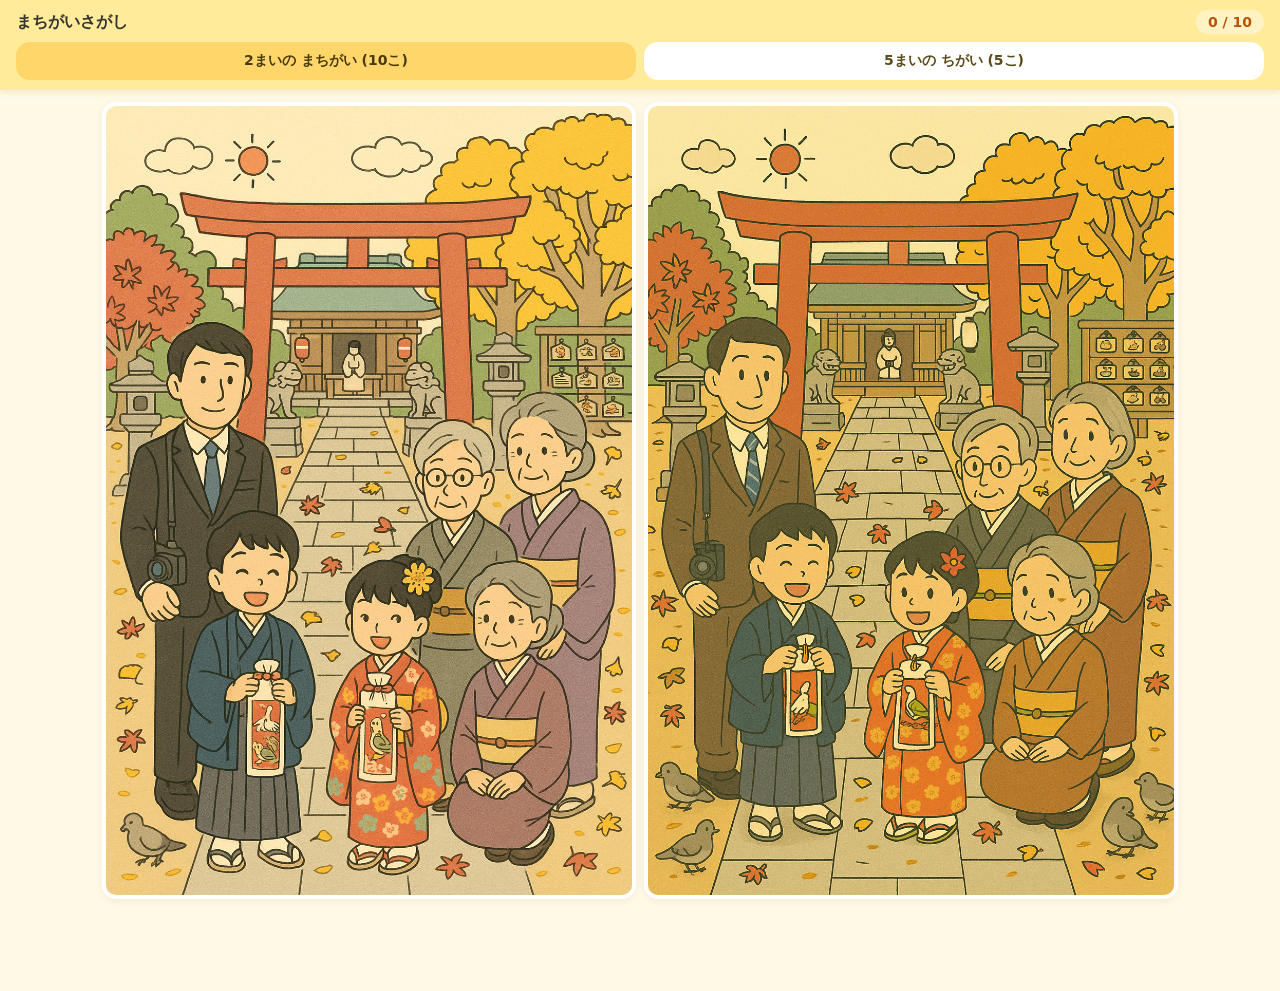
==== test-playable.html @ 13c7f07a "pilot: playable test (Mode A vision-hitbox + Mode B canvas-overlay)" ====
<!DOCTYPE html>
<html lang="ja">
<head>
<meta charset="UTF-8">
<meta name="viewport" content="width=device-width, initial-scale=1, viewport-fit=cover, user-scalable=no">
<title>プレイ可能テスト: Mode A + Mode B</title>
<style>
  * { box-sizing: border-box; }
  html, body { margin: 0; padding: 0; background: #FFF9E6; color: #333; font-family: "Hiragino Maru Gothic ProN","Hiragino Kaku Gothic ProN","Yu Gothic","Meiryo",system-ui,sans-serif; -webkit-user-select: none; user-select: none; -webkit-touch-callout: none; overscroll-behavior: none; }
  header { position: sticky; top: 0; background: #FFEB99; padding: 10px 16px; box-shadow: 0 2px 8px rgba(0,0,0,0.08); z-index: 10; padding-top: calc(10px + env(safe-area-inset-top)); }
  .hd-row { display: flex; align-items: center; justify-content: space-between; gap: 12px; }
  .hd-title { font-size: 16px; font-weight: 700; }
  .hd-progress { font-size: 14px; background: #fff3c4; border-radius: 999px; padding: 4px 12px; color: #b8530a; font-weight: 700; }
  .mode-tabs { display: flex; gap: 8px; margin-top: 8px; }
  .tab { flex: 1; padding: 10px; border: none; border-radius: 14px; background: #fff; cursor: pointer; font-family: inherit; font-size: 14px; font-weight: 700; color: #5a4a1a; touch-action: manipulation; -webkit-tap-highlight-color: transparent; }
  .tab.active { background: #FFD66A; color: #4a3a0e; }
  main { padding: 12px; max-width: 1100px; margin: 0 auto; padding-bottom: 80px; }
  .mode-a-row { display: flex; gap: 8px; margin-bottom: 12px; }
  .img-wrap { position: relative; flex: 1; min-width: 0; background: #fff; border-radius: 14px; padding: 4px; box-shadow: 0 2px 8px rgba(0,0,0,0.06); overflow: hidden; }
  .img-wrap img, .img-wrap canvas { display: block; width: 100%; height: auto; border-radius: 10px; user-drag: none; -webkit-user-drag: none; pointer-events: none; }
  .img-wrap .found-svg { position: absolute; top: 4px; left: 4px; width: calc(100% - 8px); height: calc(100% - 8px); pointer-events: none; }
  .img-wrap.tappable { touch-action: manipulation; -webkit-tap-highlight-color: transparent; }
  .mode-b-grid { display: grid; grid-template-columns: repeat(5, 1fr); gap: 6px; margin-bottom: 12px; }
  .mode-b-cell { background: #fff; border-radius: 10px; padding: 3px; box-shadow: 0 1px 4px rgba(0,0,0,0.06); position: relative; touch-action: manipulation; }
  .mode-b-cell.cleared { background: #B5E48C; }
  .mode-b-cell canvas { display: block; width: 100%; height: auto; border-radius: 8px; pointer-events: none; }
  .mode-b-cell .num { position: absolute; top: 4px; left: 4px; background: #FFD66A; color: #4a3a0e; border-radius: 999px; width: 22px; height: 22px; font-size: 12px; font-weight: 700; display: flex; align-items: center; justify-content: center; z-index: 2; }
  .mode-b-cell.cleared .num { background: #6BCB77; color: #fff; }
  .mode-b-cell .check { position: absolute; top: 6px; right: 6px; font-size: 18px; color: #fff; background: #6BCB77; border-radius: 50%; width: 24px; height: 24px; display: none; align-items: center; justify-content: center; z-index: 2; }
  .mode-b-cell.cleared .check { display: flex; }
  .bubble { position: fixed; bottom: 20px; left: 50%; transform: translateX(-50%); background: #fff; border: 2px solid #FFD66A; border-radius: 16px; padding: 10px 18px; font-size: 14px; font-weight: 700; color: #4a3a0e; box-shadow: 0 4px 12px rgba(0,0,0,0.1); opacity: 0; transition: opacity 200ms, transform 200ms; pointer-events: none; z-index: 100; }
  .bubble.show { opacity: 1; transform: translateX(-50%) translateY(-4px); }
  .modal { position: fixed; inset: 0; background: rgba(255, 249, 230, 0.94); display: none; align-items: center; justify-content: center; z-index: 200; padding: 24px; }
  .modal.show { display: flex; }
  .modal-card { background: #fff; border-radius: 24px; padding: 28px 24px; max-width: 360px; width: 100%; text-align: center; box-shadow: 0 8px 24px rgba(0,0,0,0.12); }
  .modal-card h2 { margin: 0 0 12px; font-size: 22px; color: #4a3a0e; }
  .modal-card .stars { font-size: 36px; margin: 8px 0; }
  .modal-card button { margin: 8px 4px; padding: 12px 22px; border: none; border-radius: 999px; background: #FFD66A; color: #4a3a0e; font-family: inherit; font-size: 15px; font-weight: 700; cursor: pointer; touch-action: manipulation; }
  @media (max-width: 720px) {
    .mode-b-grid { grid-template-columns: repeat(3, 1fr); }
    .mode-b-cell:nth-child(4) { grid-column: 1 / span 1; }
    .mode-b-cell:nth-child(5) { grid-column: 2 / span 1; }
  }
  @media (max-width: 380px) {
    .mode-b-grid { grid-template-columns: repeat(2, 1fr); }
  }
</style>
</head>
<body>

<header>
  <div class="hd-row">
    <div class="hd-title" id="hd-title">まちがいさがし</div>
    <div class="hd-progress" id="hd-progress">0 / 10</div>
  </div>
  <div class="mode-tabs">
    <button class="tab active" id="tab-a" data-mode="A">2まいの まちがい (10こ)</button>
    <button class="tab" id="tab-b" data-mode="B">5まいの ちがい (5こ)</button>
  </div>
</header>

<main>
  <!-- MODE A -->
  <section id="mode-a-section">
    <div class="mode-a-row">
      <div class="img-wrap tappable" id="wrap-a-left">
        <img id="img-a-left" alt="ひだり">
        <svg class="found-svg" id="svg-a-left" viewBox="0 0 1024 1536" preserveAspectRatio="xMidYMid meet"></svg>
      </div>
      <div class="img-wrap tappable" id="wrap-a-right">
        <img id="img-a-right" alt="みぎ">
        <svg class="found-svg" id="svg-a-right" viewBox="0 0 1024 1536" preserveAspectRatio="xMidYMid meet"></svg>
      </div>
    </div>
  </section>

  <!-- MODE B -->
  <section id="mode-b-section" style="display:none">
    <div class="mode-b-grid" id="mode-b-grid"></div>
  </section>
</main>

<div class="bubble" id="bubble"></div>

<div class="modal" id="modal">
  <div class="modal-card">
    <h2 id="modal-title">よく できたね！</h2>
    <div class="stars" id="modal-stars">⭐⭐⭐</div>
    <p id="modal-text" style="margin: 12px 0;"></p>
    <button id="modal-again">もういちど</button>
    <button id="modal-other">べつの モード</button>
  </div>
</div>

<script>
(async () => {
  const IMG_W = 1024, IMG_H = 1536;

  // Load all data
  const [hbResp, ovResp] = await Promise.all([
    fetch('data/pilot/modeA-hitboxes.json').then(r => r.json()),
    fetch('data/pilot/modeB-overlays.json').then(r => r.json()),
  ]);
  const modeAData = { hitboxes: hbResp.differences, found: new Set() };
  const modeBData = { overlays: ovResp.variants, cleared: new Set() };
  const baseAImg = new Image();
  const variantAImg = new Image();
  const baseBImg = new Image();

  function loadImg(im, src) { return new Promise(res => { im.onload = res; im.src = src; }); }
  await Promise.all([
    loadImg(baseAImg, 'data/pilot/modeA-base.png'),
    loadImg(variantAImg, 'data/pilot/modeA-variant.png'),
    loadImg(baseBImg, 'data/pilot/modeB-base.png'),
  ]);

  // Setup mode A images
  document.getElementById('img-a-left').src = baseAImg.src;
  document.getElementById('img-a-right').src = variantAImg.src;

  // ============== Mode A ==============
  function hookModeA() {
    const HIT_TOL = 30;
    function onTap(ev) {
      ev.preventDefault();
      const wrap = ev.currentTarget;
      const img = wrap.querySelector('img');
      const rect = img.getBoundingClientRect();
      const cx = ev.clientX - rect.left;
      const cy = ev.clientY - rect.top;
      // Convert to image-internal coords
      const sx = (cx / rect.width) * IMG_W;
      const sy = (cy / rect.height) * IMG_H;
      // Find first unfound hitbox containing (sx, sy)
      for (let i = 0; i < modeAData.hitboxes.length; i++) {
        if (modeAData.found.has(i)) continue;
        const [bx, by, bw, bh] = modeAData.hitboxes[i].hitbox;
        if (sx >= bx - HIT_TOL && sx <= bx + bw + HIT_TOL
            && sy >= by - HIT_TOL && sy <= by + bh + HIT_TOL) {
          markFoundA(i);
          return;
        }
      }
      // miss
      showBubble('もういちど みてみよう');
    }
    document.getElementById('wrap-a-left').addEventListener('pointerdown', onTap);
    document.getElementById('wrap-a-right').addEventListener('pointerdown', onTap);
  }

  function markFoundA(idx) {
    modeAData.found.add(idx);
    const hb = modeAData.hitboxes[idx];
    const [bx, by, bw, bh] = hb.hitbox;
    const ccx = bx + bw/2;
    const ccy = by + bh/2;
    const r = Math.max(bw, bh) / 2 + 12;
    drawFoundCircle('svg-a-left', ccx, ccy, r);
    drawFoundCircle('svg-a-right', ccx, ccy, r);
    showBubble('みつけたね！');
    updateProgressA();
    if (modeAData.found.size >= modeAData.hitboxes.length) {
      setTimeout(() => showModal('A'), 600);
    }
  }

  function drawFoundCircle(svgId, cx, cy, r) {
    const svg = document.getElementById(svgId);
    const c = document.createElementNS('http://www.w3.org/2000/svg', 'circle');
    c.setAttribute('cx', cx); c.setAttribute('cy', cy); c.setAttribute('r', r);
    c.setAttribute('fill', 'none'); c.setAttribute('stroke', '#FF6B6B');
    c.setAttribute('stroke-width', 8); c.setAttribute('opacity', '0.9');
    svg.appendChild(c);
  }

  function updateProgressA() {
    document.getElementById('hd-progress').textContent =
      modeAData.found.size + ' / ' + modeAData.hitboxes.length;
  }

  // ============== Mode B ==============
  function renderModeB() {
    const grid = document.getElementById('mode-b-grid');
    grid.innerHTML = '';
    modeBData.overlays.forEach((ov, idx) => {
      const cell = document.createElement('div');
      cell.className = 'mode-b-cell';
      cell.dataset.idx = idx;
      cell.innerHTML = `<div class="num">${idx+1}</div><div class="check">✓</div>`;
      const canvas = document.createElement('canvas');
      canvas.width = IMG_W; canvas.height = IMG_H;
      cell.appendChild(canvas);
      const ctx = canvas.getContext('2d');
      ctx.drawImage(baseBImg, 0, 0, IMG_W, IMG_H);
      drawOverlay(ctx, ov);
      cell.addEventListener('pointerdown', (ev) => onTapB(ev, idx, canvas));
      grid.appendChild(cell);
    });
    updateProgressB();
  }

  function drawOverlay(ctx, ov) {
    const [x, y, w, h] = ov.hitbox;
    const cx = x + w/2, cy = y + h/2;
    if (ov.kind === 'cover-rect') {
      ctx.fillStyle = ov.params.fill;
      ctx.fillRect(x, y, w, h);
    } else if (ov.kind === 'shape-add') {
      if (ov.params.shape === 'flower') {
        drawFlower(ctx, cx, cy, ov.params.size, ov.params.color);
      } else if (ov.params.shape === 'butterfly') {
        drawButterfly(ctx, cx, cy, ov.params.size, ov.params.color);
      }
    }
  }

  function drawFlower(ctx, cx, cy, size, color) {
    const r = size * 0.18, dist = size * 0.28;
    ctx.strokeStyle = '#333'; ctx.lineWidth = 3;
    for (let i = 0; i < 5; i++) {
      const a = i * 2*Math.PI/5 - Math.PI/2;
      const px = cx + Math.cos(a) * dist;
      const py = cy + Math.sin(a) * dist;
      ctx.fillStyle = color;
      ctx.beginPath(); ctx.arc(px, py, r, 0, 2*Math.PI); ctx.fill(); ctx.stroke();
    }
    ctx.fillStyle = '#FFD93D';
    ctx.beginPath(); ctx.arc(cx, cy, size*0.16, 0, 2*Math.PI); ctx.fill(); ctx.stroke();
  }

  function drawButterfly(ctx, cx, cy, size, color) {
    ctx.fillStyle = color;
    ctx.strokeStyle = '#333'; ctx.lineWidth = 3;
    ctx.beginPath();
    ctx.ellipse(cx - size*0.22, cy, size*0.28, size*0.38, -0.35, 0, 2*Math.PI);
    ctx.fill(); ctx.stroke();
    ctx.beginPath();
    ctx.ellipse(cx + size*0.22, cy, size*0.28, size*0.38, 0.35, 0, 2*Math.PI);
    ctx.fill(); ctx.stroke();
    ctx.fillStyle = '#333';
    ctx.beginPath();
    ctx.ellipse(cx, cy, size*0.06, size*0.34, 0, 0, 2*Math.PI);
    ctx.fill();
    // antennae
    ctx.strokeStyle = '#333'; ctx.lineWidth = 2; ctx.beginPath();
    ctx.moveTo(cx - 4, cy - size*0.32); ctx.lineTo(cx - 14, cy - size*0.5);
    ctx.moveTo(cx + 4, cy - size*0.32); ctx.lineTo(cx + 14, cy - size*0.5);
    ctx.stroke();
  }

  function onTapB(ev, idx, canvas) {
    ev.preventDefault();
    if (modeBData.cleared.has(idx)) return;
    const rect = canvas.getBoundingClientRect();
    const cx = ev.clientX - rect.left;
    const cy = ev.clientY - rect.top;
    const sx = (cx / rect.width) * IMG_W;
    const sy = (cy / rect.height) * IMG_H;
    const HIT_TOL = 50;
    const ov = modeBData.overlays[idx];
    const [bx, by, bw, bh] = ov.hitbox;
    if (sx >= bx - HIT_TOL && sx <= bx + bw + HIT_TOL
        && sy >= by - HIT_TOL && sy <= by + bh + HIT_TOL) {
      modeBData.cleared.add(idx);
      const cell = document.querySelector(`.mode-b-cell[data-idx="${idx}"]`);
      cell.classList.add('cleared');
      showBubble('せいかい！');
      updateProgressB();
      if (modeBData.cleared.size >= modeBData.overlays.length) {
        setTimeout(() => showModal('B'), 600);
      }
    } else {
      showBubble('ちがう ばしょ かな');
    }
  }

  function updateProgressB() {
    document.getElementById('hd-progress').textContent =
      modeBData.cleared.size + ' / ' + modeBData.overlays.length;
  }

  // ============== UI helpers ==============
  let bubbleTimer = null;
  function showBubble(text) {
    const b = document.getElementById('bubble');
    b.textContent = text;
    b.classList.add('show');
    clearTimeout(bubbleTimer);
    bubbleTimer = setTimeout(() => b.classList.remove('show'), 1200);
  }

  function showModal(mode) {
    const m = document.getElementById('modal');
    document.getElementById('modal-title').textContent = 'ぜんぶ できたね！';
    document.getElementById('modal-stars').textContent = '⭐⭐⭐';
    document.getElementById('modal-text').textContent =
      mode === 'A' ? '10こ ぜんぶ みつけたよ' : '5まい ぜんぶ みつけたよ';
    m.classList.add('show');
  }

  document.getElementById('modal-again').addEventListener('pointerdown', () => {
    document.getElementById('modal').classList.remove('show');
    resetCurrentMode();
  });
  document.getElementById('modal-other').addEventListener('pointerdown', () => {
    document.getElementById('modal').classList.remove('show');
    toggleMode(currentMode === 'A' ? 'B' : 'A');
  });

  function resetCurrentMode() {
    if (currentMode === 'A') {
      modeAData.found.clear();
      document.getElementById('svg-a-left').innerHTML = '';
      document.getElementById('svg-a-right').innerHTML = '';
      updateProgressA();
    } else {
      modeBData.cleared.clear();
      renderModeB();
    }
  }

  // ============== Mode switching ==============
  let currentMode = 'A';
  function toggleMode(mode) {
    currentMode = mode;
    document.getElementById('tab-a').classList.toggle('active', mode === 'A');
    document.getElementById('tab-b').classList.toggle('active', mode === 'B');
    document.getElementById('mode-a-section').style.display = mode === 'A' ? '' : 'none';
    document.getElementById('mode-b-section').style.display = mode === 'B' ? '' : 'none';
    document.getElementById('hd-title').textContent =
      mode === 'A' ? '2まいで 10こ さがそう' : '5まい それぞれの ちがいを さがそう';
    if (mode === 'A') updateProgressA(); else updateProgressB();
  }
  document.getElementById('tab-a').addEventListener('pointerdown', () => toggleMode('A'));
  document.getElementById('tab-b').addEventListener('pointerdown', () => toggleMode('B'));

  // Init
  hookModeA();
  renderModeB();
  updateProgressA();
})();
</script>
</body>
</html>
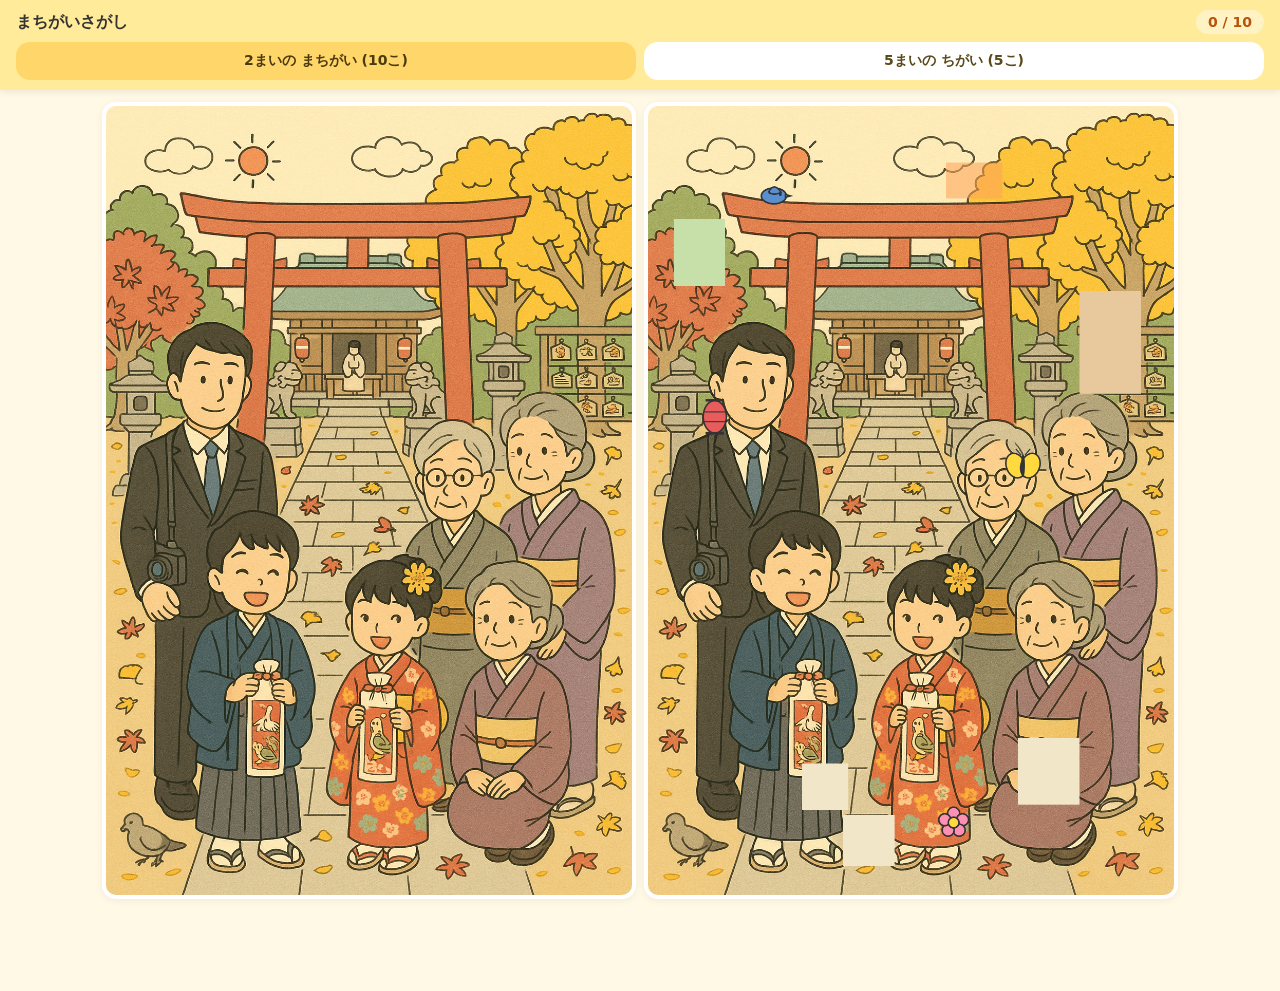
==== commit 6eaa4250: "Mode A 統一: 同じbase+10overlay (drift-free)" ====
--- a/test-playable.html
+++ b/test-playable.html
@@ -3,7 +3,7 @@
 <head>
 <meta charset="UTF-8">
 <meta name="viewport" content="width=device-width, initial-scale=1, viewport-fit=cover, user-scalable=no">
-<title>プレイ可能テスト: Mode A + Mode B</title>
+<title>プレイ可能テスト v2: 統一 overlay 方式</title>
 <style>
   * { box-sizing: border-box; }
   html, body { margin: 0; padding: 0; background: #FFF9E6; color: #333; font-family: "Hiragino Maru Gothic ProN","Hiragino Kaku Gothic ProN","Yu Gothic","Meiryo",system-ui,sans-serif; -webkit-user-select: none; user-select: none; -webkit-touch-callout: none; overscroll-behavior: none; }
@@ -60,15 +60,15 @@
 </header>
 
 <main>
-  <!-- MODE A -->
+  <!-- MODE A: 統一 overlay 方式 (左=base, 右=base+10overlay の canvas) -->
   <section id="mode-a-section">
     <div class="mode-a-row">
-      <div class="img-wrap tappable" id="wrap-a-left">
-        <img id="img-a-left" alt="ひだり">
+      <div class="img-wrap" id="wrap-a-left">
+        <canvas id="canvas-a-left"></canvas>
         <svg class="found-svg" id="svg-a-left" viewBox="0 0 1024 1536" preserveAspectRatio="xMidYMid meet"></svg>
       </div>
       <div class="img-wrap tappable" id="wrap-a-right">
-        <img id="img-a-right" alt="みぎ">
+        <canvas id="canvas-a-right"></canvas>
         <svg class="found-svg" id="svg-a-right" viewBox="0 0 1024 1536" preserveAspectRatio="xMidYMid meet"></svg>
       </div>
     </div>
@@ -96,72 +96,176 @@
 (async () => {
   const IMG_W = 1024, IMG_H = 1536;
 
-  // Load all data
-  const [hbResp, ovResp] = await Promise.all([
-    fetch('data/pilot/modeA-hitboxes.json').then(r => r.json()),
+  // Load data
+  const [aData, bData] = await Promise.all([
+    fetch('data/pilot/modeA-overlays.json').then(r => r.json()),
     fetch('data/pilot/modeB-overlays.json').then(r => r.json()),
   ]);
-  const modeAData = { hitboxes: hbResp.differences, found: new Set() };
-  const modeBData = { overlays: ovResp.variants, cleared: new Set() };
-  const baseAImg = new Image();
-  const variantAImg = new Image();
-  const baseBImg = new Image();
-
-  function loadImg(im, src) { return new Promise(res => { im.onload = res; im.src = src; }); }
-  await Promise.all([
-    loadImg(baseAImg, 'data/pilot/modeA-base.png'),
-    loadImg(variantAImg, 'data/pilot/modeA-variant.png'),
-    loadImg(baseBImg, 'data/pilot/modeB-base.png'),
+  const modeA = { overlays: aData.overlays, found: new Set() };
+  const modeB = { overlays: bData.variants, cleared: new Set() };
+
+  function loadImg(src) {
+    return new Promise(res => { const im = new Image(); im.onload = () => res(im); im.src = src; });
+  }
+  const [baseAImg, baseBImg] = await Promise.all([
+    loadImg('data/pilot/modeA-base.png'),
+    loadImg('data/pilot/modeB-base.png'),
   ]);
 
-  // Setup mode A images
-  document.getElementById('img-a-left').src = baseAImg.src;
-  document.getElementById('img-a-right').src = variantAImg.src;
-
-  // ============== Mode A ==============
+  // ============== Drawing primitives ==============
+  function drawOverlay(ctx, ov) {
+    const [x, y, w, h] = ov.hitbox;
+    const cx = x + w/2, cy = y + h/2;
+    if (ov.kind === 'cover-rect') {
+      ctx.fillStyle = ov.params.fill;
+      ctx.fillRect(x, y, w, h);
+    } else if (ov.kind === 'tint') {
+      ctx.fillStyle = ov.params.fill;
+      ctx.fillRect(x, y, w, h);
+    } else if (ov.kind === 'shape-add') {
+      const shape = ov.params.shape;
+      const color = ov.params.color;
+      const size = ov.params.size;
+      if (shape === 'flower') drawFlower(ctx, cx, cy, size, color);
+      else if (shape === 'butterfly') drawButterfly(ctx, cx, cy, size, color);
+      else if (shape === 'bird') drawBird(ctx, cx, cy, size, color);
+      else if (shape === 'lantern') drawLantern(ctx, cx, cy, size, color);
+    }
+  }
+
+  function drawFlower(ctx, cx, cy, size, color) {
+    const r = size * 0.18, dist = size * 0.28;
+    ctx.strokeStyle = '#333'; ctx.lineWidth = 3;
+    for (let i = 0; i < 5; i++) {
+      const a = i * 2*Math.PI/5 - Math.PI/2;
+      const px = cx + Math.cos(a) * dist;
+      const py = cy + Math.sin(a) * dist;
+      ctx.fillStyle = color;
+      ctx.beginPath(); ctx.arc(px, py, r, 0, 2*Math.PI); ctx.fill(); ctx.stroke();
+    }
+    ctx.fillStyle = '#FFD93D';
+    ctx.beginPath(); ctx.arc(cx, cy, size*0.16, 0, 2*Math.PI); ctx.fill(); ctx.stroke();
+  }
+
+  function drawButterfly(ctx, cx, cy, size, color) {
+    ctx.fillStyle = color;
+    ctx.strokeStyle = '#333'; ctx.lineWidth = 3;
+    ctx.beginPath();
+    ctx.ellipse(cx - size*0.22, cy, size*0.28, size*0.38, -0.35, 0, 2*Math.PI);
+    ctx.fill(); ctx.stroke();
+    ctx.beginPath();
+    ctx.ellipse(cx + size*0.22, cy, size*0.28, size*0.38, 0.35, 0, 2*Math.PI);
+    ctx.fill(); ctx.stroke();
+    ctx.fillStyle = '#333';
+    ctx.beginPath();
+    ctx.ellipse(cx, cy, size*0.06, size*0.34, 0, 0, 2*Math.PI);
+    ctx.fill();
+    ctx.strokeStyle = '#333'; ctx.lineWidth = 2;
+    ctx.beginPath();
+    ctx.moveTo(cx - 4, cy - size*0.32); ctx.lineTo(cx - 14, cy - size*0.5);
+    ctx.moveTo(cx + 4, cy - size*0.32); ctx.lineTo(cx + 14, cy - size*0.5);
+    ctx.stroke();
+  }
+
+  function drawBird(ctx, cx, cy, size, color) {
+    // Stylized bird: body oval + V-shape wings + small triangle beak
+    ctx.fillStyle = color;
+    ctx.strokeStyle = '#333'; ctx.lineWidth = 3;
+    // body
+    ctx.beginPath();
+    ctx.ellipse(cx, cy, size*0.35, size*0.22, 0, 0, 2*Math.PI);
+    ctx.fill(); ctx.stroke();
+    // wing
+    ctx.beginPath();
+    ctx.moveTo(cx - size*0.15, cy - size*0.1);
+    ctx.quadraticCurveTo(cx, cy - size*0.4, cx + size*0.2, cy - size*0.1);
+    ctx.quadraticCurveTo(cx, cy, cx - size*0.15, cy - size*0.1);
+    ctx.fill(); ctx.stroke();
+    // beak
+    ctx.fillStyle = '#FFA63D';
+    ctx.beginPath();
+    ctx.moveTo(cx + size*0.32, cy - size*0.04);
+    ctx.lineTo(cx + size*0.46, cy);
+    ctx.lineTo(cx + size*0.32, cy + size*0.04);
+    ctx.closePath();
+    ctx.fill(); ctx.stroke();
+    // eye
+    ctx.fillStyle = '#333';
+    ctx.beginPath(); ctx.arc(cx + size*0.18, cy - size*0.04, size*0.04, 0, 2*Math.PI); ctx.fill();
+  }
+
+  function drawLantern(ctx, cx, cy, size, color) {
+    // Japanese lantern (提灯): round red body with horizontal bands and black top/bottom caps
+    ctx.fillStyle = color;
+    ctx.strokeStyle = '#333'; ctx.lineWidth = 3;
+    const w = size * 0.5, h = size * 0.7;
+    // body
+    ctx.beginPath();
+    ctx.ellipse(cx, cy, w/2, h/2, 0, 0, 2*Math.PI);
+    ctx.fill(); ctx.stroke();
+    // top cap
+    ctx.fillStyle = '#333';
+    ctx.fillRect(cx - w*0.4, cy - h*0.55, w*0.8, h*0.08);
+    // bottom cap
+    ctx.fillRect(cx - w*0.4, cy + h*0.47, w*0.8, h*0.08);
+    // bands
+    ctx.strokeStyle = '#333'; ctx.lineWidth = 2;
+    ctx.beginPath();
+    ctx.moveTo(cx - w*0.45, cy - h*0.15); ctx.lineTo(cx + w*0.45, cy - h*0.15);
+    ctx.moveTo(cx - w*0.45, cy + h*0.15); ctx.lineTo(cx + w*0.45, cy + h*0.15);
+    ctx.stroke();
+    // string from top
+    ctx.beginPath();
+    ctx.moveTo(cx, cy - h*0.6); ctx.lineTo(cx, cy - h*0.85);
+    ctx.stroke();
+  }
+
+  // ============== Mode A rendering ==============
+  function renderModeA() {
+    const left = document.getElementById('canvas-a-left');
+    const right = document.getElementById('canvas-a-right');
+    left.width = IMG_W; left.height = IMG_H;
+    right.width = IMG_W; right.height = IMG_H;
+    const lctx = left.getContext('2d');
+    const rctx = right.getContext('2d');
+    lctx.drawImage(baseAImg, 0, 0, IMG_W, IMG_H);
+    rctx.drawImage(baseAImg, 0, 0, IMG_W, IMG_H);
+    modeA.overlays.forEach(ov => drawOverlay(rctx, ov));
+  }
+
   function hookModeA() {
     const HIT_TOL = 30;
-    function onTap(ev) {
+    document.getElementById('wrap-a-right').addEventListener('pointerdown', (ev) => {
       ev.preventDefault();
-      const wrap = ev.currentTarget;
-      const img = wrap.querySelector('img');
-      const rect = img.getBoundingClientRect();
+      const canvas = document.getElementById('canvas-a-right');
+      const rect = canvas.getBoundingClientRect();
       const cx = ev.clientX - rect.left;
       const cy = ev.clientY - rect.top;
-      // Convert to image-internal coords
       const sx = (cx / rect.width) * IMG_W;
       const sy = (cy / rect.height) * IMG_H;
-      // Find first unfound hitbox containing (sx, sy)
-      for (let i = 0; i < modeAData.hitboxes.length; i++) {
-        if (modeAData.found.has(i)) continue;
-        const [bx, by, bw, bh] = modeAData.hitboxes[i].hitbox;
+      for (let i = 0; i < modeA.overlays.length; i++) {
+        if (modeA.found.has(i)) continue;
+        const [bx, by, bw, bh] = modeA.overlays[i].hitbox;
         if (sx >= bx - HIT_TOL && sx <= bx + bw + HIT_TOL
             && sy >= by - HIT_TOL && sy <= by + bh + HIT_TOL) {
           markFoundA(i);
           return;
         }
       }
-      // miss
       showBubble('もういちど みてみよう');
-    }
-    document.getElementById('wrap-a-left').addEventListener('pointerdown', onTap);
-    document.getElementById('wrap-a-right').addEventListener('pointerdown', onTap);
+    });
   }
 
   function markFoundA(idx) {
-    modeAData.found.add(idx);
-    const hb = modeAData.hitboxes[idx];
-    const [bx, by, bw, bh] = hb.hitbox;
-    const ccx = bx + bw/2;
-    const ccy = by + bh/2;
-    const r = Math.max(bw, bh) / 2 + 12;
+    modeA.found.add(idx);
+    const [bx, by, bw, bh] = modeA.overlays[idx].hitbox;
+    const ccx = bx + bw/2, ccy = by + bh/2;
+    const r = Math.max(bw, bh) / 2 + 16;
     drawFoundCircle('svg-a-left', ccx, ccy, r);
     drawFoundCircle('svg-a-right', ccx, ccy, r);
     showBubble('みつけたね！');
     updateProgressA();
-    if (modeAData.found.size >= modeAData.hitboxes.length) {
-      setTimeout(() => showModal('A'), 600);
-    }
+    if (modeA.found.size >= modeA.overlays.length) setTimeout(() => showModal('A'), 600);
   }
 
   function drawFoundCircle(svgId, cx, cy, r) {
@@ -175,14 +279,14 @@
 
   function updateProgressA() {
     document.getElementById('hd-progress').textContent =
-      modeAData.found.size + ' / ' + modeAData.hitboxes.length;
-  }
-
-  // ============== Mode B ==============
+      modeA.found.size + ' / ' + modeA.overlays.length;
+  }
+
+  // ============== Mode B rendering ==============
   function renderModeB() {
     const grid = document.getElementById('mode-b-grid');
     grid.innerHTML = '';
-    modeBData.overlays.forEach((ov, idx) => {
+    modeB.overlays.forEach((ov, idx) => {
       const cell = document.createElement('div');
       cell.className = 'mode-b-cell';
       cell.dataset.idx = idx;
@@ -199,76 +303,25 @@
     updateProgressB();
   }
 
-  function drawOverlay(ctx, ov) {
-    const [x, y, w, h] = ov.hitbox;
-    const cx = x + w/2, cy = y + h/2;
-    if (ov.kind === 'cover-rect') {
-      ctx.fillStyle = ov.params.fill;
-      ctx.fillRect(x, y, w, h);
-    } else if (ov.kind === 'shape-add') {
-      if (ov.params.shape === 'flower') {
-        drawFlower(ctx, cx, cy, ov.params.size, ov.params.color);
-      } else if (ov.params.shape === 'butterfly') {
-        drawButterfly(ctx, cx, cy, ov.params.size, ov.params.color);
-      }
-    }
-  }
-
-  function drawFlower(ctx, cx, cy, size, color) {
-    const r = size * 0.18, dist = size * 0.28;
-    ctx.strokeStyle = '#333'; ctx.lineWidth = 3;
-    for (let i = 0; i < 5; i++) {
-      const a = i * 2*Math.PI/5 - Math.PI/2;
-      const px = cx + Math.cos(a) * dist;
-      const py = cy + Math.sin(a) * dist;
-      ctx.fillStyle = color;
-      ctx.beginPath(); ctx.arc(px, py, r, 0, 2*Math.PI); ctx.fill(); ctx.stroke();
-    }
-    ctx.fillStyle = '#FFD93D';
-    ctx.beginPath(); ctx.arc(cx, cy, size*0.16, 0, 2*Math.PI); ctx.fill(); ctx.stroke();
-  }
-
-  function drawButterfly(ctx, cx, cy, size, color) {
-    ctx.fillStyle = color;
-    ctx.strokeStyle = '#333'; ctx.lineWidth = 3;
-    ctx.beginPath();
-    ctx.ellipse(cx - size*0.22, cy, size*0.28, size*0.38, -0.35, 0, 2*Math.PI);
-    ctx.fill(); ctx.stroke();
-    ctx.beginPath();
-    ctx.ellipse(cx + size*0.22, cy, size*0.28, size*0.38, 0.35, 0, 2*Math.PI);
-    ctx.fill(); ctx.stroke();
-    ctx.fillStyle = '#333';
-    ctx.beginPath();
-    ctx.ellipse(cx, cy, size*0.06, size*0.34, 0, 0, 2*Math.PI);
-    ctx.fill();
-    // antennae
-    ctx.strokeStyle = '#333'; ctx.lineWidth = 2; ctx.beginPath();
-    ctx.moveTo(cx - 4, cy - size*0.32); ctx.lineTo(cx - 14, cy - size*0.5);
-    ctx.moveTo(cx + 4, cy - size*0.32); ctx.lineTo(cx + 14, cy - size*0.5);
-    ctx.stroke();
-  }
-
   function onTapB(ev, idx, canvas) {
     ev.preventDefault();
-    if (modeBData.cleared.has(idx)) return;
+    if (modeB.cleared.has(idx)) return;
     const rect = canvas.getBoundingClientRect();
     const cx = ev.clientX - rect.left;
     const cy = ev.clientY - rect.top;
     const sx = (cx / rect.width) * IMG_W;
     const sy = (cy / rect.height) * IMG_H;
     const HIT_TOL = 50;
-    const ov = modeBData.overlays[idx];
+    const ov = modeB.overlays[idx];
     const [bx, by, bw, bh] = ov.hitbox;
     if (sx >= bx - HIT_TOL && sx <= bx + bw + HIT_TOL
         && sy >= by - HIT_TOL && sy <= by + bh + HIT_TOL) {
-      modeBData.cleared.add(idx);
+      modeB.cleared.add(idx);
       const cell = document.querySelector(`.mode-b-cell[data-idx="${idx}"]`);
       cell.classList.add('cleared');
       showBubble('せいかい！');
       updateProgressB();
-      if (modeBData.cleared.size >= modeBData.overlays.length) {
-        setTimeout(() => showModal('B'), 600);
-      }
+      if (modeB.cleared.size >= modeB.overlays.length) setTimeout(() => showModal('B'), 600);
     } else {
       showBubble('ちがう ばしょ かな');
     }
@@ -276,7 +329,7 @@
 
   function updateProgressB() {
     document.getElementById('hd-progress').textContent =
-      modeBData.cleared.size + ' / ' + modeBData.overlays.length;
+      modeB.cleared.size + ' / ' + modeB.overlays.length;
   }
 
   // ============== UI helpers ==============
@@ -309,12 +362,12 @@
 
   function resetCurrentMode() {
     if (currentMode === 'A') {
-      modeAData.found.clear();
+      modeA.found.clear();
       document.getElementById('svg-a-left').innerHTML = '';
       document.getElementById('svg-a-right').innerHTML = '';
       updateProgressA();
     } else {
-      modeBData.cleared.clear();
+      modeB.cleared.clear();
       renderModeB();
     }
   }
@@ -335,6 +388,7 @@
   document.getElementById('tab-b').addEventListener('pointerdown', () => toggleMode('B'));
 
   // Init
+  renderModeA();
   hookModeA();
   renderModeB();
   updateProgressA();
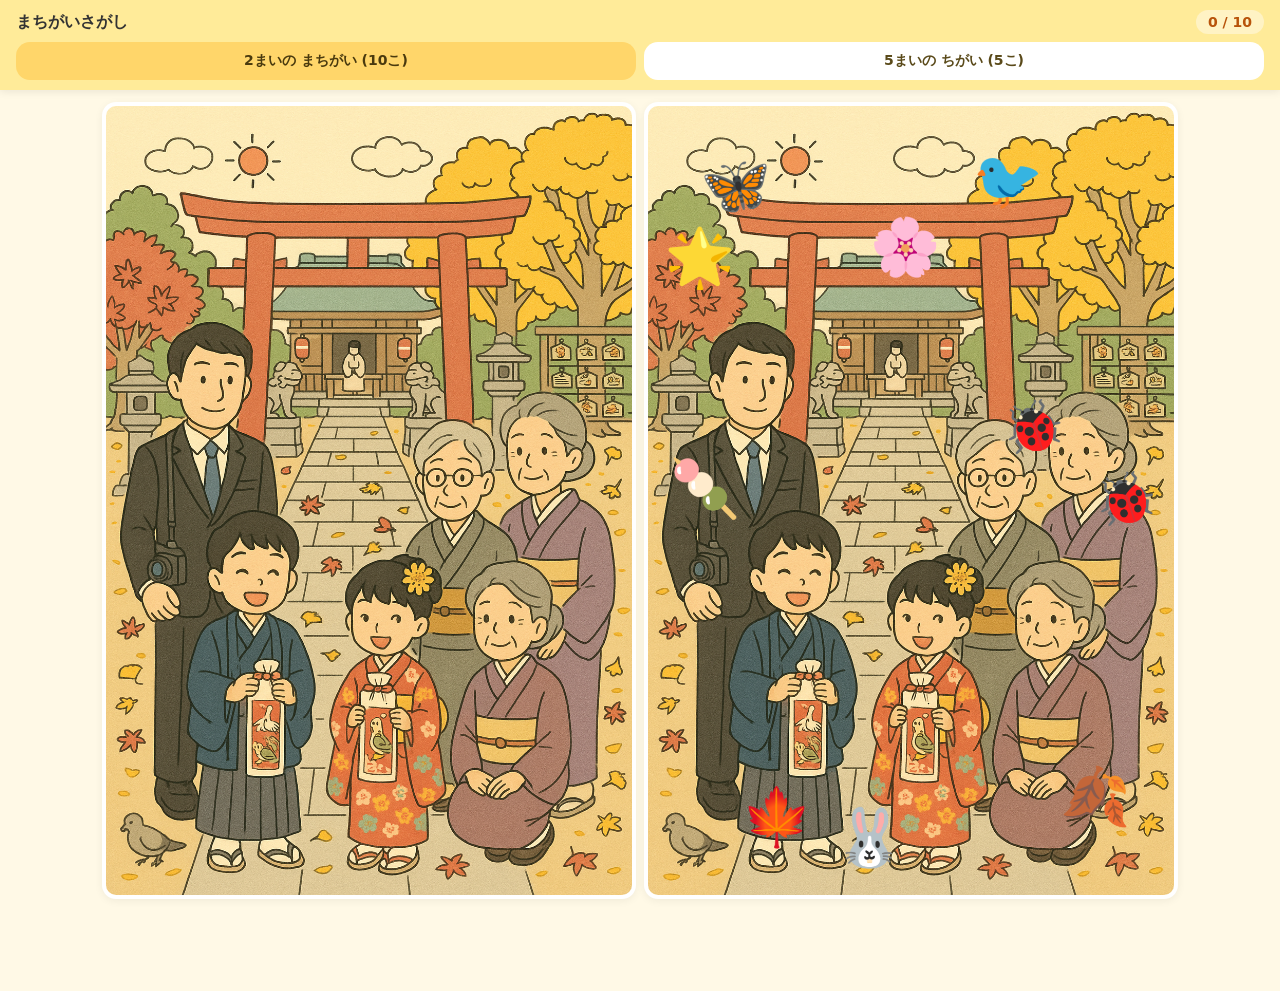
==== commit 66ea8592: "overlay: cover-rect 全廃止 → emoji 化 (空ブロック解消)" ====
--- a/test-playable.html
+++ b/test-playable.html
@@ -122,6 +122,15 @@
     } else if (ov.kind === 'tint') {
       ctx.fillStyle = ov.params.fill;
       ctx.fillRect(x, y, w, h);
+    } else if (ov.kind === 'emoji') {
+      // Apple Color Emoji / system emoji rendering — high quality vector on iOS/macOS
+      const size = ov.params.size || Math.min(w, h);
+      ctx.save();
+      ctx.font = `${size}px "Apple Color Emoji", "Segoe UI Emoji", "Noto Color Emoji", system-ui, sans-serif`;
+      ctx.textAlign = 'center';
+      ctx.textBaseline = 'middle';
+      ctx.fillText(ov.params.char, cx, cy);
+      ctx.restore();
     } else if (ov.kind === 'shape-add') {
       const shape = ov.params.shape;
       const color = ov.params.color;
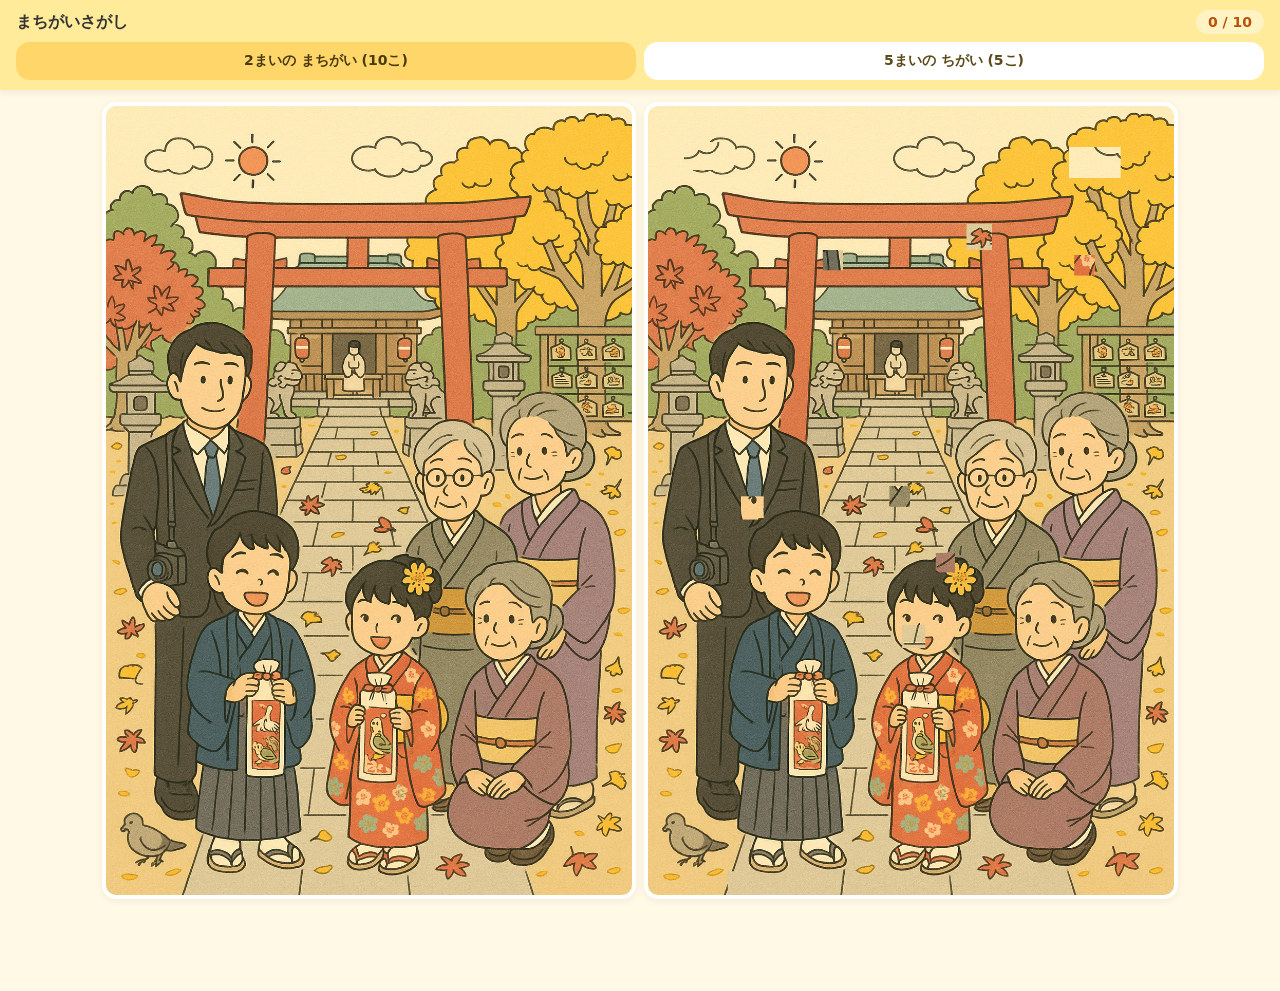
==== commit 144eae5a: "微差版: clone-region で base 画像の小パーツを別位置にコピー(絵柄一致)" ====
--- a/test-playable.html
+++ b/test-playable.html
@@ -113,24 +113,20 @@
   ]);
 
   // ============== Drawing primitives ==============
-  function drawOverlay(ctx, ov) {
+  // 全 overlay は base 絵柄に溶け込ませる方針:
+  // - dark warm outline #3a2d1a (純黒ではない、絵本テイスト寄り)
+  // - 細めの線 2-2.5px
+  // - 彩度低めの fill
+  // - サイズ 40-55px 程度
+  const LINE_COLOR = '#3a2d1a';
+
+  function drawOverlay(ctx, ov, baseImg) {
     const [x, y, w, h] = ov.hitbox;
     const cx = x + w/2, cy = y + h/2;
-    if (ov.kind === 'cover-rect') {
-      ctx.fillStyle = ov.params.fill;
-      ctx.fillRect(x, y, w, h);
-    } else if (ov.kind === 'tint') {
-      ctx.fillStyle = ov.params.fill;
-      ctx.fillRect(x, y, w, h);
-    } else if (ov.kind === 'emoji') {
-      // Apple Color Emoji / system emoji rendering — high quality vector on iOS/macOS
-      const size = ov.params.size || Math.min(w, h);
-      ctx.save();
-      ctx.font = `${size}px "Apple Color Emoji", "Segoe UI Emoji", "Noto Color Emoji", system-ui, sans-serif`;
-      ctx.textAlign = 'center';
-      ctx.textBaseline = 'middle';
-      ctx.fillText(ov.params.char, cx, cy);
-      ctx.restore();
+    if (ov.kind === 'clone-region') {
+      // base 画像の一部をそのまま別位置にコピー (絵柄完全一致)
+      const src = ov.params.src;
+      ctx.drawImage(baseImg, src[0], src[1], src[2], src[3], x, y, w, h);
     } else if (ov.kind === 'shape-add') {
       const shape = ov.params.shape;
       const color = ov.params.color;
@@ -139,7 +135,116 @@
       else if (shape === 'butterfly') drawButterfly(ctx, cx, cy, size, color);
       else if (shape === 'bird') drawBird(ctx, cx, cy, size, color);
       else if (shape === 'lantern') drawLantern(ctx, cx, cy, size, color);
+      else if (shape === 'mushroom') drawMushroom(ctx, cx, cy, size, color);
+      else if (shape === 'leaf-maple') drawMapleLeaf(ctx, cx, cy, size, color);
+      else if (shape === 'leaf-ginkgo') drawGinkgoLeaf(ctx, cx, cy, size, color);
+      else if (shape === 'acorn') drawAcorn(ctx, cx, cy, size, color);
+      else if (shape === 'cloud') drawCloud(ctx, cx, cy, size, color);
     }
+  }
+
+  function drawMushroom(ctx, cx, cy, size, color) {
+    ctx.strokeStyle = LINE_COLOR; ctx.lineWidth = 2.5;
+    // cap (round top)
+    ctx.fillStyle = color;
+    ctx.beginPath();
+    ctx.arc(cx, cy - size*0.05, size*0.4, Math.PI, 0);
+    ctx.lineTo(cx + size*0.4, cy + size*0.05);
+    ctx.lineTo(cx - size*0.4, cy + size*0.05);
+    ctx.closePath();
+    ctx.fill(); ctx.stroke();
+    // white dots on cap
+    ctx.fillStyle = '#FFF9E6';
+    ctx.beginPath(); ctx.arc(cx - size*0.18, cy - size*0.05, size*0.07, 0, 2*Math.PI); ctx.fill();
+    ctx.beginPath(); ctx.arc(cx + size*0.15, cy - size*0.15, size*0.06, 0, 2*Math.PI); ctx.fill();
+    // stem
+    ctx.fillStyle = '#FBE8C6';
+    ctx.beginPath();
+    ctx.rect(cx - size*0.18, cy + size*0.05, size*0.36, size*0.3);
+    ctx.fill(); ctx.stroke();
+  }
+
+  function drawMapleLeaf(ctx, cx, cy, size, color) {
+    ctx.fillStyle = color;
+    ctx.strokeStyle = LINE_COLOR; ctx.lineWidth = 2;
+    ctx.save();
+    ctx.translate(cx, cy);
+    const r = size * 0.5;
+    ctx.beginPath();
+    for (let i = 0; i < 5; i++) {
+      const a = i * (2*Math.PI/5) - Math.PI/2;
+      const x1 = Math.cos(a) * r;
+      const y1 = Math.sin(a) * r;
+      const a2 = a + Math.PI/5;
+      const x2 = Math.cos(a2) * r * 0.42;
+      const y2 = Math.sin(a2) * r * 0.42;
+      if (i === 0) ctx.moveTo(x1, y1); else ctx.lineTo(x1, y1);
+      ctx.lineTo(x2, y2);
+    }
+    ctx.closePath();
+    ctx.fill(); ctx.stroke();
+    // stem
+    ctx.beginPath();
+    ctx.moveTo(0, r * 0.4); ctx.lineTo(0, r * 0.95);
+    ctx.stroke();
+    ctx.restore();
+  }
+
+  function drawGinkgoLeaf(ctx, cx, cy, size, color) {
+    ctx.fillStyle = color;
+    ctx.strokeStyle = LINE_COLOR; ctx.lineWidth = 2;
+    ctx.save();
+    ctx.translate(cx, cy);
+    // fan shape
+    ctx.beginPath();
+    ctx.moveTo(0, size*0.35);
+    ctx.quadraticCurveTo(-size*0.5, -size*0.15, -size*0.3, -size*0.35);
+    ctx.quadraticCurveTo(-size*0.1, -size*0.25, 0, -size*0.3);
+    ctx.quadraticCurveTo(size*0.1, -size*0.25, size*0.3, -size*0.35);
+    ctx.quadraticCurveTo(size*0.5, -size*0.15, 0, size*0.35);
+    ctx.fill(); ctx.stroke();
+    // stem
+    ctx.beginPath();
+    ctx.moveTo(0, size*0.35); ctx.lineTo(0, size*0.55);
+    ctx.stroke();
+    // center vein
+    ctx.beginPath();
+    ctx.moveTo(0, size*0.35); ctx.lineTo(0, -size*0.2);
+    ctx.stroke();
+    ctx.restore();
+  }
+
+  function drawAcorn(ctx, cx, cy, size, color) {
+    ctx.strokeStyle = LINE_COLOR; ctx.lineWidth = 2;
+    // body (oval)
+    ctx.fillStyle = color;
+    ctx.beginPath();
+    ctx.ellipse(cx, cy + size*0.05, size*0.25, size*0.32, 0, 0, 2*Math.PI);
+    ctx.fill(); ctx.stroke();
+    // cap
+    ctx.fillStyle = '#6B5544';
+    ctx.beginPath();
+    ctx.arc(cx, cy - size*0.2, size*0.28, Math.PI, 0);
+    ctx.lineTo(cx + size*0.28, cy - size*0.15);
+    ctx.lineTo(cx - size*0.28, cy - size*0.15);
+    ctx.closePath();
+    ctx.fill(); ctx.stroke();
+    // stem
+    ctx.beginPath();
+    ctx.moveTo(cx, cy - size*0.4); ctx.lineTo(cx, cy - size*0.5);
+    ctx.stroke();
+  }
+
+  function drawCloud(ctx, cx, cy, size, color) {
+    ctx.fillStyle = color;
+    ctx.strokeStyle = LINE_COLOR; ctx.lineWidth = 2;
+    ctx.beginPath();
+    ctx.arc(cx - size*0.25, cy + size*0.05, size*0.22, 0, 2*Math.PI);
+    ctx.arc(cx, cy - size*0.05, size*0.28, 0, 2*Math.PI);
+    ctx.arc(cx + size*0.25, cy + size*0.05, size*0.22, 0, 2*Math.PI);
+    ctx.arc(cx + size*0.05, cy + size*0.18, size*0.20, 0, 2*Math.PI);
+    ctx.arc(cx - size*0.1, cy + size*0.18, size*0.18, 0, 2*Math.PI);
+    ctx.fill(); ctx.stroke();
   }
 
   function drawFlower(ctx, cx, cy, size, color) {
@@ -239,7 +344,7 @@
     const rctx = right.getContext('2d');
     lctx.drawImage(baseAImg, 0, 0, IMG_W, IMG_H);
     rctx.drawImage(baseAImg, 0, 0, IMG_W, IMG_H);
-    modeA.overlays.forEach(ov => drawOverlay(rctx, ov));
+    modeA.overlays.forEach(ov => drawOverlay(rctx, ov, baseAImg));
   }
 
   function hookModeA() {
@@ -305,7 +410,7 @@
       cell.appendChild(canvas);
       const ctx = canvas.getContext('2d');
       ctx.drawImage(baseBImg, 0, 0, IMG_W, IMG_H);
-      drawOverlay(ctx, ov);
+      drawOverlay(ctx, ov, baseBImg);
       cell.addEventListener('pointerdown', (ev) => onTapB(ev, idx, canvas));
       grid.appendChild(cell);
     });
